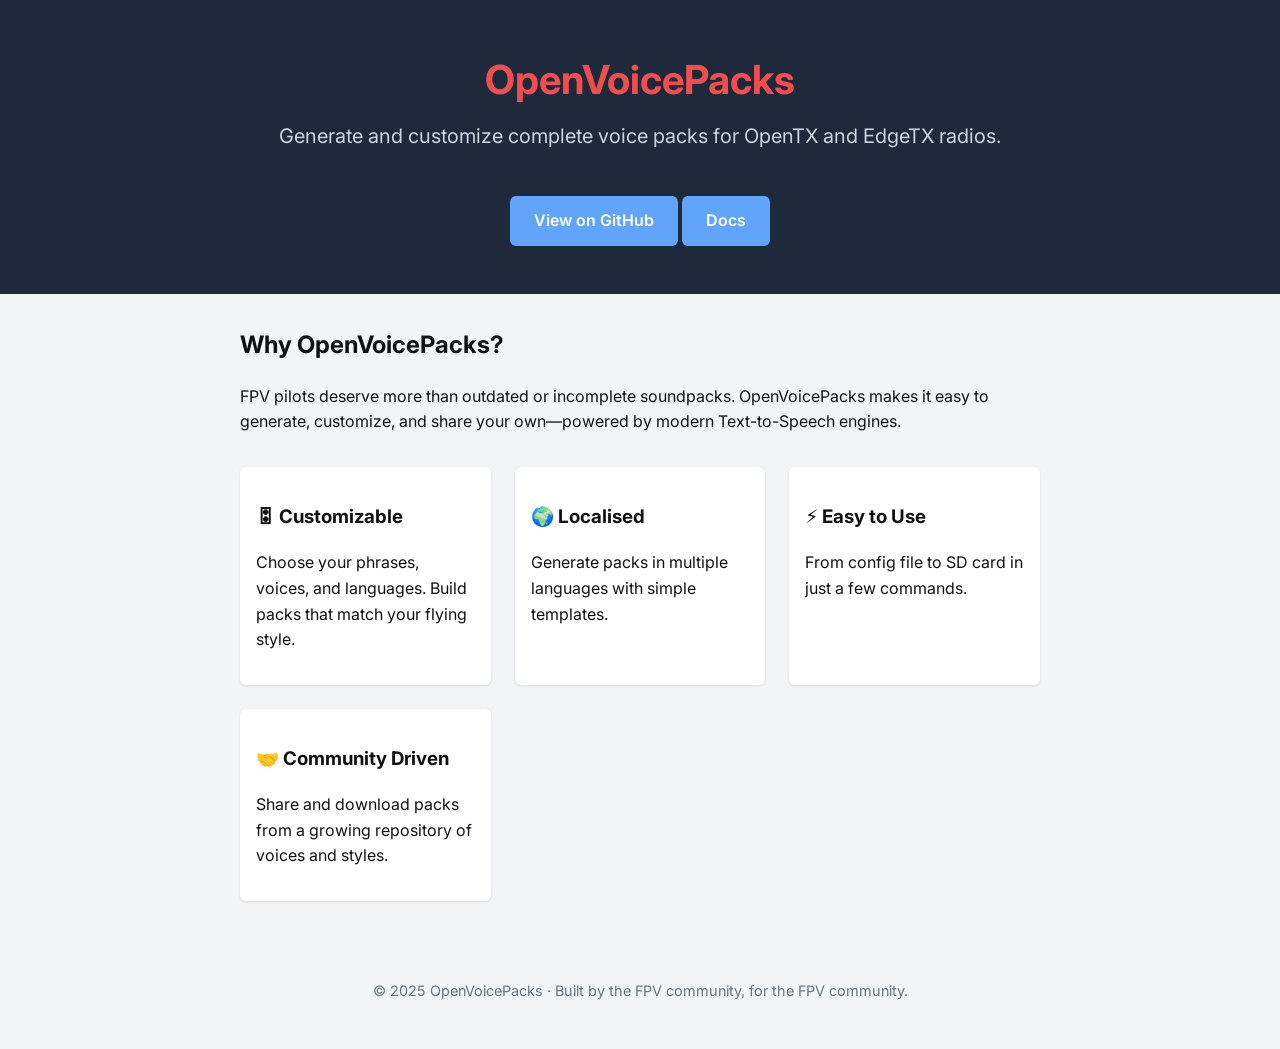
==== assets/site/index.html @ 1a37a726 "chore(*): Initial commit" ====
<!DOCTYPE html>
<html lang="en">
<head>
  <meta charset="UTF-8">
  <meta name="viewport" content="width=device-width, initial-scale=1.0">
  <title>OpenVoicePacks</title>
  <style>
    body {
      font-family: "Inter", system-ui, sans-serif;
      font-optical-sizing: auto;
      font-weight: 400;
      font-style: normal;
      margin: 0;
      padding: 0;
      background: #f3f4f6;
      color: #111;
      line-height: 1.6;
    }
    header {
      background: #1e293b;
      color: #F04E4E;
      padding: 3rem 1rem;
      text-align: center;
    }
    header h1 {
      margin: 0;
      font-size: 2.5rem;
    }
    header p {
      margin-top: 0.5rem;
      font-size: 1.25rem;
      color: #cbd5e1;
    }
    main {
      max-width: 800px;
      margin: 2rem auto;
      padding: 0 1rem;
    }
    .cta {
      display: inline-block;
      margin-top: 1.5rem;
      padding: 0.75rem 1.5rem;
      background: #60A5FA;
      color: #ffffff;
      text-decoration: none;
      border-radius: 6px;
      font-weight: 600;
    }
    .features {
      display: grid;
      grid-template-columns: repeat(auto-fit, minmax(220px, 1fr));
      gap: 1.5rem;
      margin-top: 2rem;
    }
    .feature {
      background: #fff;
      padding: 1rem;
      border-radius: 6px;
      box-shadow: 0 1px 3px rgba(0,0,0,0.1);
    }
    footer {
      text-align: center;
      padding: 2rem 1rem;
      font-size: 0.9rem;
      color: #6b7280;
    }
  </style>
  <link rel="preconnect" href="https://fonts.googleapis.com">
  <link rel="preconnect" href="https://fonts.gstatic.com" crossorigin>
  <link href="https://fonts.googleapis.com/css2?family=Inter:ital,opsz,wght@0,14..32,100..900;1,14..32,100..900&display=swap" rel="stylesheet">
</head>
<body>
  <header>
    <h1>OpenVoicePacks</h1>
    <p>Generate and customize complete voice packs for OpenTX and EdgeTX radios.</p>
    <a href="https://github.com/benfairless/openvoicepacks" class="cta">View on GitHub</a>
    <a href="/docs/index.html" class="cta">Docs</a>
  </header>

  <main>
    <h2>Why OpenVoicePacks?</h2>
    <p>FPV pilots deserve more than outdated or incomplete soundpacks. OpenVoicePacks makes it easy to generate, customize, and share your own—powered by modern Text-to-Speech engines.</p>

    <div class="features">
      <div class="feature">
        <h3>🎛 Customizable</h3>
        <p>Choose your phrases, voices, and languages. Build packs that match your flying style.</p>
      </div>
      <div class="feature">
        <h3>🌍 Localised</h3>
        <p>Generate packs in multiple languages with simple templates.</p>
      </div>
      <div class="feature">
        <h3>⚡ Easy to Use</h3>
        <p>From config file to SD card in just a few commands.</p>
      </div>
      <div class="feature">
        <h3>🤝 Community Driven</h3>
        <p>Share and download packs from a growing repository of voices and styles.</p>
      </div>
    </div>
  </main>

  <footer>
    <p>© 2025 OpenVoicePacks · Built by the FPV community, for the FPV community.</p>
  </footer>
</body>
</html>
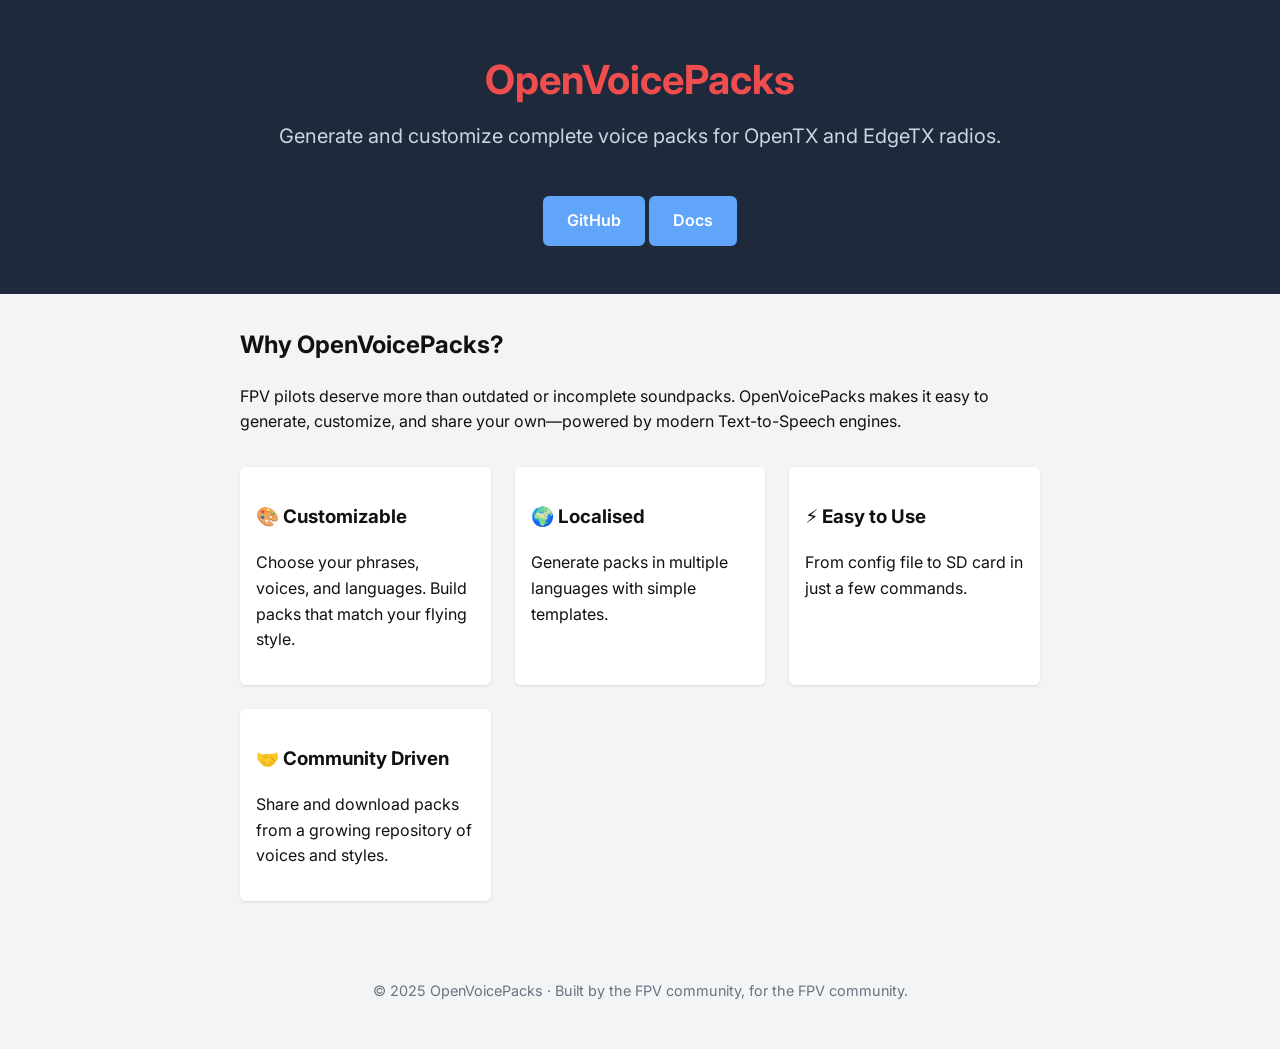
==== commit 22b5fa78: "feat(site): Basic improvements to static site" ====
--- a/assets/site/index.html
+++ b/assets/site/index.html
@@ -73,7 +73,7 @@
   <header>
     <h1>OpenVoicePacks</h1>
     <p>Generate and customize complete voice packs for OpenTX and EdgeTX radios.</p>
-    <a href="https://github.com/benfairless/openvoicepacks" class="cta">View on GitHub</a>
+    <a href="https://github.com/benfairless/openvoicepacks" class="cta">GitHub</a>
     <a href="/docs/index.html" class="cta">Docs</a>
   </header>
 
@@ -83,7 +83,7 @@
 
     <div class="features">
       <div class="feature">
-        <h3>🎛 Customizable</h3>
+        <h3>🎨 Customizable</h3>
         <p>Choose your phrases, voices, and languages. Build packs that match your flying style.</p>
       </div>
       <div class="feature">
